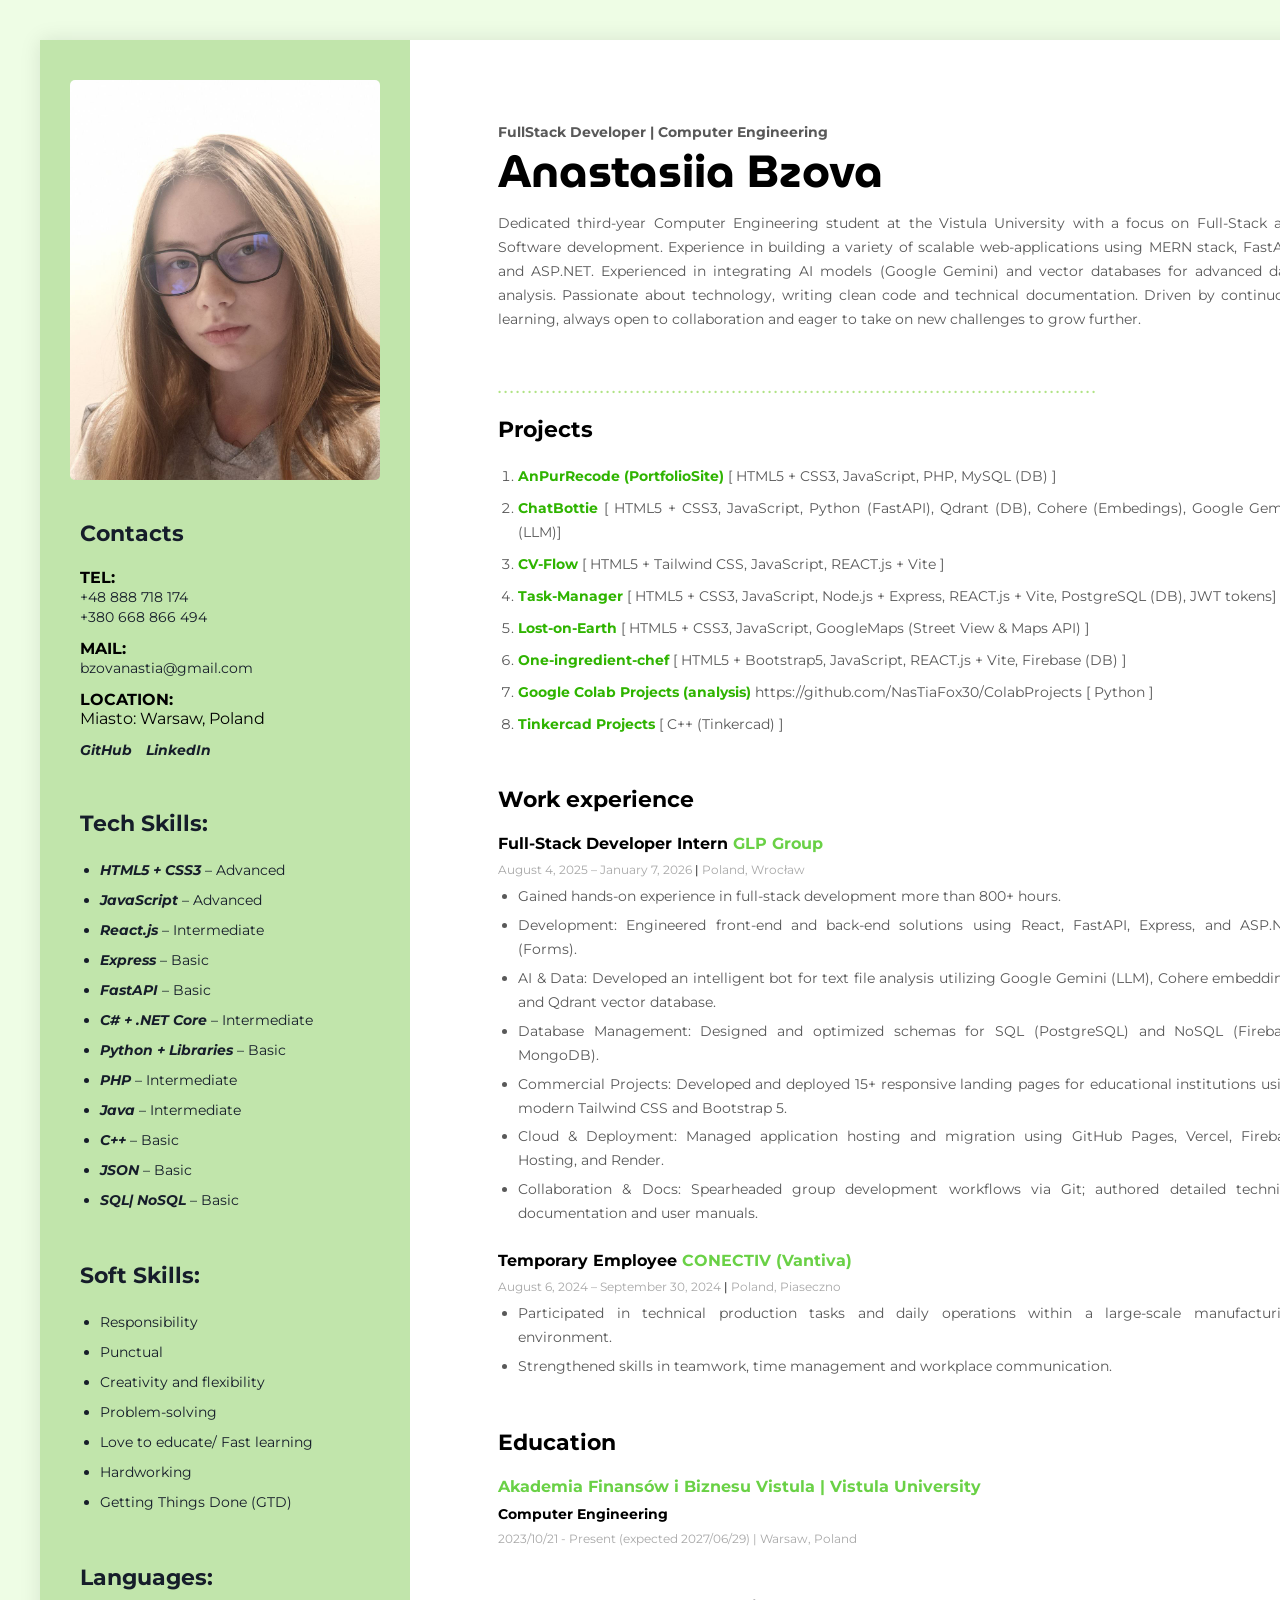
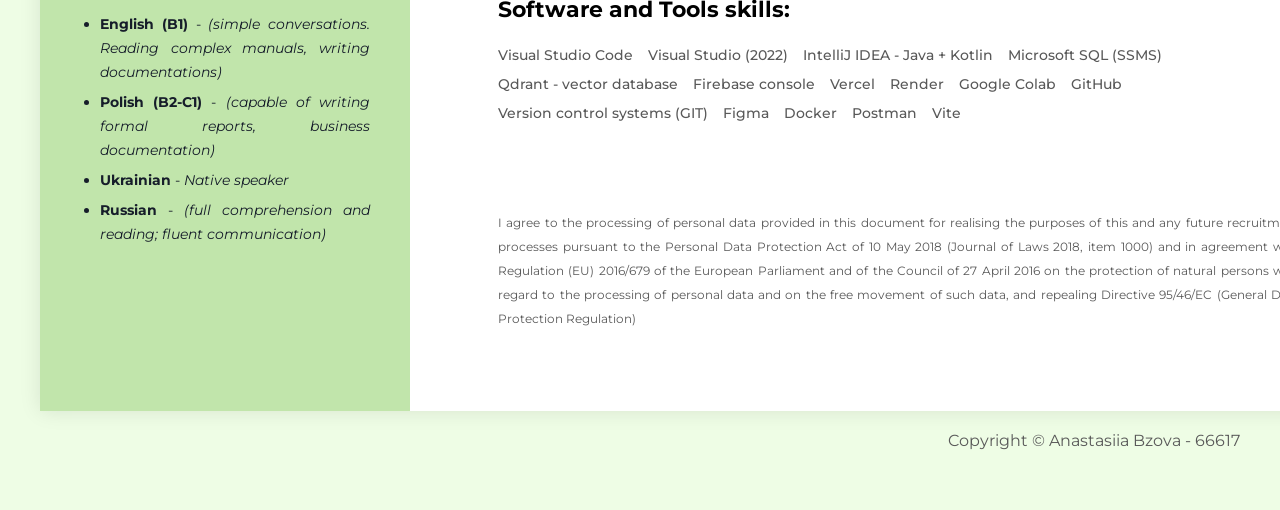
==== zad2_css/index.html @ 965d882b "(zad2) 66617 - Added code from zad1" ====
<!DOCTYPE html>
<html lang="en">
<head>
    <meta charset="UTF-8">
    <meta name="viewport" content="width=device-width, initial-scale=1.0">
    <link rel="stylesheet" href="./style.css">
    <title>~Resume~</title>

    <!-- Fonts -->
    <link rel="preconnect" href="https://fonts.googleapis.com">
    <link rel="preconnect" href="https://fonts.gstatic.com" crossorigin>
    <link href="https://fonts.googleapis.com/css2?family=Montserrat:ital,wght@0,100..900;1,100..900&family=MuseoModerno:ital,wght@0,100..900;1,100..900&display=swap" rel="stylesheet">
</head>
<body>
    <main>
        <div id="wrapper">
            <div id="main">
                <section id="about">
                    <p style="font-weight: 700">FullStack Developer | Computer Engineering</p>
                    <div class="fullname">
                        Anastasiia Bzova
                    </div>
                    <p>Dedicated third-year Computer Engineering student at the Vistula University with a focus on Full-Stack and Software development.
                        Experience in building a variety of scalable web-applications using MERN stack, FastAPI, and ASP.NET. Experienced in integrating AI models (Google Gemini) and vector databases for advanced data analysis. 
                        Passionate about technology, writing clean code and technical documentation. Driven by continuous learning, always open to collaboration and eager to take on new challenges to grow further.</p>
                </section>
                <div id="space">. . . . . . . . . . . . . . . . . . . . . . . . . . . . . . . . . . . . . . . . . . . . . .
                    . . . . . . . . . . . . . . . . . . . . . . . . . . . . . . . . . . . . . . . . . . . . . . . . . . . . . . </div>

                <section id="projects">
                    <h2>Projects</h2>
                    <ol id="projects-list">
                        <li>
                            <a href="http://anpurrecode.space/" target="_blank" rel="noopener noreferrer"><strong>AnPurRecode (PortfolioSite)</strong></a>
                            [ HTML5 + CSS3, JavaScript, PHP, MySQL (DB) ]
                        </li>
                        <li>
                            <a href="https://github.com/NasTiaFox30/ChatBottie" target="_blank" rel="noopener noreferrer"><strong>ChatBottie</strong></a>
                            [ HTML5 + CSS3, JavaScript, Python (FastAPI), Qdrant (DB), Cohere (Embedings), Google Gemini (LLM)]
                        </li>
                        <li>
                            <a href="https://github.com/NasTiaFox30/CV-Flow" target="_blank"><strong>CV-Flow</strong></a>
                            [ HTML5 + Tailwind CSS, JavaScript, REACT.js + Vite ]
                        </li>
                        <li>
                            <a href="https://github.com/NasTiaFox30/projekt-CRUD-Anastasiia-Bzova" target="_blank"><strong>Task-Manager</strong></a>
                            [ HTML5 + CSS3, JavaScript, Node.js + Express, REACT.js + Vite, PostgreSQL (DB), JWT tokens]
                        </li>
                        <li>
                            <a href="https://github.com/NasTiaFox30/Lost-on-Earth" target="_blank"><strong>Lost-on-Earth</strong></a>
                            [ HTML5 + CSS3, JavaScript, GoogleMaps (Street View & Maps API) ]
                        </li>
                        <li>
                            <a href="https://github.com/NasTiaFox30/One-ingredient-chef" target="_blank"><strong>One-ingredient-chef</strong></a>
                            [ HTML5 + Bootstrap5, JavaScript, REACT.js + Vite, Firebase (DB) ]
                        </li>
                        <li>
                            <a href="https://github.com/NasTiaFox30/ColabProjects" target="_blank"><strong>Google Colab Projects (analysis)</strong></a>
                                https://github.com/NasTiaFox30/ColabProjects</a>
                            [ Python ]
                        </li>
                        <li>
                            <a href="https://github.com/NasTiaFox30/Tinkercad-Projects" target="_blank"><strong>Tinkercad Projects</strong></a>
                            [ C++ (Tinkercad) ]
                        </li>
                    </ol>
                </section>

                <section id="work">
                    <h2>Work experience</h2>
                    
                    <article class="experience">
                        <h4>Full-Stack Developer Intern <span class="green_text">GLP Group</span></h4>
                        <p>August 4, 2025 – January 7, 2026 <span class="separator">|</span> Poland, Wrocław</p>
                        <ul class="experience-list">
                            <li>Gained hands-on experience in full-stack development more than 800+ hours.</li>
                            <li>Development: Engineered front-end and back-end solutions using React, FastAPI, Express, and ASP.NET (Forms).</li>
                            <li>AI & Data: Developed an intelligent bot for text file analysis utilizing Google Gemini (LLM), Cohere embeddings and Qdrant vector database.</li>
                            <li>Database Management: Designed and optimized schemas for SQL (PostgreSQL) and NoSQL (Firebase, MongoDB).</li>
                            <li>Commercial Projects: Developed and deployed 15+ responsive landing pages for educational institutions using modern Tailwind CSS and Bootstrap 5.</li>
                            <li>Cloud & Deployment: Managed application hosting and migration using GitHub Pages, Vercel, Firebase Hosting, and Render.</li>
                            <li>Collaboration & Docs: Spearheaded group development workflows via Git; authored detailed technical documentation and user manuals.</li>
                        </ul>
                    </article>

                    <article class="experience">
                        <h4>Temporary Employee <span class="green_text">CONECTIV (Vantiva)</span></h4>
                        <p>August 6, 2024 – September 30, 2024 <span class="separator">|</span> Poland, Piaseczno</p>
                        <ul class="experience-list">
                            <li>Participated in technical production tasks and daily operations within a large-scale manufacturing environment.</li>
                            <li>Strengthened skills in teamwork, time management and workplace communication.</li>
                        </ul>
                    </article>
                </section>

                <section id="education">
                    <h2>Education</h2>
                    <h4><span class="green_text">Akademia Finansów i Biznesu Vistula | Vistula University</span></h4>
                    <h5>Computer Engineering</h5>
                    <p>2023/10/21 - Present (expected 2027/06/29) | Warsaw, Poland</p>
                </section>

                <section id="software">
                    <h2>Software and Tools skills:</h2>
                    <ul>
                        <li>Visual Studio Code</li>
                        <li>Visual Studio (2022)</li>
                        <li>IntelliJ IDEA - Java + Kotlin</li>
                        <li>Microsoft SQL (SSMS)</li>
                        <li>Qdrant - vector database</li>
                        <li>Firebase console</li>
                        <li>Vercel</li>
                        <li>Render</li>
                        <li>Google Colab</li>
                        <li>GitHub</li>
                        <li>Version control systems (GIT)</li>
                        <li>Figma</li>
                        <li>Docker</li>
                        <li>Postman</li>
                        <li>Vite</li>
                    </ul>
                </section>

                <div id="agreement">
                    <p>I agree to the processing of personal data provided in this document for realising the purposes of this and any future recruitment processes
                        pursuant to the Personal Data Protection Act of 10 May 2018 (Journal of Laws 2018, item
                        1000) and in agreement with Regulation (EU) 2016/679 of the European Parliament and of the
                        Council of 27 April 2016 on the protection of natural persons with regard to the processing of
                        personal data and on the free movement of such data, and repealing Directive 95/46/EC (General
                        Data Protection Regulation)</p>
                </div>

            </div>

            <aside id="aside">
                <img src="./Photo_profile.jpg" alt="Anastasiia Bzova - Photo" width="310" height="400" style="border-radius: 5px;">

                <div id="sidebar-content">
                    <section id="contacts">
                        <h2 id="contacts-title">Contacts</h2>
                        <div class="contacts-item"><strong>TEL:</strong><br>
                            <a href="tel:+48888718174">+48 888 718 174</a><br>
                            <a href="tel:+380668866494">+380 668 866 494</a>
                        </div>
                        <div class="contacts-item"><strong>MAIL:</strong><br>
                            <a href="mailto:bzovanastia@gmail.com">bzovanastia@gmail.com</a>
                        </div>
                        <div class="contacts-item"><strong>LOCATION:</strong><br>
                            <p>Miasto: Warsaw, Poland</p>
                        </div>
                        <div class="contacts-item">
                            <a href="https://github.com/NasTiaFox30" target="_blank" rel="noopener noreferrer" style="margin-right: 10px;"><strong><em>GitHub</em></strong></a>
                            <a href="https://www.linkedin.com/in/anastasiia-bzova-077138351/" target="_blank" rel="noopener noreferrer"><strong><em>LinkedIn</em></strong></a>
                        </div>
                    </section>

                    <section class="skills">
                        <h2 class="skills-title">Tech Skills:</h2>
                        <ul class="skills-list">
                            <li><strong><em>HTML5 + CSS3</em></strong> – Advanced</li>
                            <li><strong><em>JavaScript</em></strong> – Advanced</li>
                            <li><strong><em>React.js</em></strong> – Intermediate</li>
                            <li><strong><em>Express</em></strong> – Basic</li>
                            <li><strong><em>FastAPI</em></strong> – Basic</li>
                            <li><strong><em>C# + .NET Core</em></strong> – Intermediate</li>
                            <li><strong><em>Python + Libraries</em></strong> – Basic</li>
                            <li><strong><em>PHP</em></strong> – Intermediate</li>
                            <li><strong><em>Java</em></strong> – Intermediate</li>
                            <li><strong><em>C++</em></strong> – Basic</li>
                            <li><strong><em>JSON</em></strong> – Basic</li>
                            <li><strong><em>SQL| NoSQL</em></strong> – Basic</li>
                        </ul>
                    </section>

                    <section class="skills">
                        <h3 class="skills-title">Soft Skills:</h3>
                        <ul class="skills-list">
                            <li>Responsibility</li>
                            <li>Punctual</li>
                            <li>Creativity and flexibility</li>
                            <li>Problem-solving</li>
                            <li>Love to educate/ Fast learning</li>
                            <li>Hardworking</li>
                            <li>Getting Things Done (GTD)</li>
                        </ul>
                    </section>

                    <section class="skills">
                        <h3 class="skills-title">Languages:</h3>
                        <ul class="skills-list">
                            <li><strong>English (B1)</strong> - <em>(simple conversations. Reading complex manuals, writing documentations)</em></li>
                            <li><strong>Polish (B2-C1)</strong> - <em>(capable of writing formal reports, business documentation)</em></li>
                            <li><strong>Ukrainian</strong> - <em>Native speaker</em></li>
                            <li><strong>Russian</strong> - <em>(full comprehension and reading; fluent communication)</em></li>
                        </ul>
                    </section>

                </div>
            </aside>
        </div>
    </main>

    <footer>
        <p>Copyright &#169; Anastasiia Bzova - 66617</p>
    </footer>
    
</body>
</html>
---- zad2_css/style.css ----
* {
  box-sizing: border-box;
  margin: 0;
  padding: 0;
}

body {
  font-family: "Montserrat", sans-serif;
  font-weight: 700;
  color: #000;
  background-color: #eefde5;
  padding: 40px;
  margin: 0;
}

section {
  margin-bottom: 50px;
}

aside {
  background: #c1e5ab;
  padding-block: 40px;
  width: 370px;
  display: flex;
  flex-direction: column;
  align-items: center;
  flex-shrink: 0;
}
#sidebar-content {
  padding: 40px 40px 0px 40px;
  width: 100%;
}

#main {
  padding: 80px 40px 80px 88px;
  width: 100%;
  flex: 1;
}

#wrapper {
  background: #fff;
  display: flex;
  flex-direction: row-reverse;
  margin: 0 auto;
  width: 1300px;
  box-shadow: 0 0 20px rgba(0,0,0,0.1);
  position: relative;
}

footer {
  text-align: right;
  padding: 20px 0;
  font-weight: 400;
  color: #595959;
}

h2, h3 {
  font-size: 22px;
  line-height: 27px;
  margin-bottom: 16px;
  padding-bottom: 5px;
  color: #000;
}

h4 {
  font-size: 16px;
  line-height: 125%;
  margin-bottom: 8px;
}

h5 {
  font-size: 14px;
  line-height: normal;
  margin-bottom: 8px;
}

/* Decorative elems */
#space {
  display: flex;
  white-space: nowrap;
  overflow: hidden;
  color: #B1E386;
  margin: 20px 0;
  font-size: 12px;
}
.green_text {
  color: #6ad146;
}
.separator {
  color: #000;
}



/*========= Sections: =========*/

#about p {
  font-weight: 400;
  font-size: 14px;
  line-height: 24px;
  color: #595959;
  text-align: justify;
}
#about .fullname {
  font-family: 'MuseoModerno', sans-serif;
  font-size: 45px;
  line-height: 55px;
  font-weight: 700;
  margin-bottom: 12px;
}


#projects-list {
  padding-left: 20px;
}

#projects-list li {
  color: #595959;
  font-weight: 400;
  font-size: 14px;
  line-height: 24px;
  text-align: justify;
  margin-bottom: 8px;
}

#projects-list a {
  color: #2fb400;
  font-size: 14px;
  font-weight: 400;
  line-height: 24px;
  text-decoration: none;
  word-break: break-all;
}
#projects-list a:hover {
  color: darkgreen;
  text-decoration: underline; 
}


.experience {
  margin-bottom: 25px;
  page-break-inside: avoid;
}

.experience p{
  font-size: 12px;
  line-height: 15px;
  font-weight: 400;
  color: #a8a8a8;
  margin-bottom: 8px;
}

.experience-list {
  padding-left: 20px;
  margin-bottom: 10px;
}

.experience-list li {
  font-weight: 400;
  font-size: 14px;
  line-height: 171%;
  color: #595959;
  text-align: justify;
  margin-bottom: 5px;
}


#education p {
  font-size: 12px;
  line-height: 15px;
  font-weight: 400;
  color: #a8a8a8;
  margin-bottom: 8px;
}


#software ul {
  display: flex;
  justify-content: flex-start;
  flex-wrap: wrap;
  padding-left: 0;
  list-style: none;
  max-width: 700px;
}

#software li {
  font-weight: 500;
  font-size: 14px;
  line-height: 171%;
  color: #595959;
  margin-right: 15px;
  margin-bottom: 5px;
}


#contacts-title, .skills-title {
  color: #161d2a;
  font-size: 22px;
  font-weight: 700;
  line-height: normal;
  margin-bottom: 16px;
}

.contacts-item {
  display: block;
  margin-bottom: 12px;
  font-weight: 400;
}

.contacts-item img {
  width: 20px;
  height: 20px;
  margin-right: 8px;
  flex-shrink: 0;
}

.contacts-item a {
  text-decoration-line: none;
  color: #161d2a;
  font-size: 14px;
  font-weight: 400;
  line-height: 20px;
  word-break: break-all;
}

.contacts-item a:hover {
  color: #2fb400;
}


.skills-list {
  padding-left: 20px;
  list-style-type: disc;
}

.skills-list li {
  color: #161d2a;
  font-size: 14px;
  font-weight: 400;
  line-height: 24px;
  margin-bottom: 6px;
  text-align: justify;
}


#agreement {
  margin-top: 80px;
}

#agreement p {
  font-weight: 400;
  font-size: 12px;
  line-height: 24px;
  color: #595959;
  text-align: justify;
}
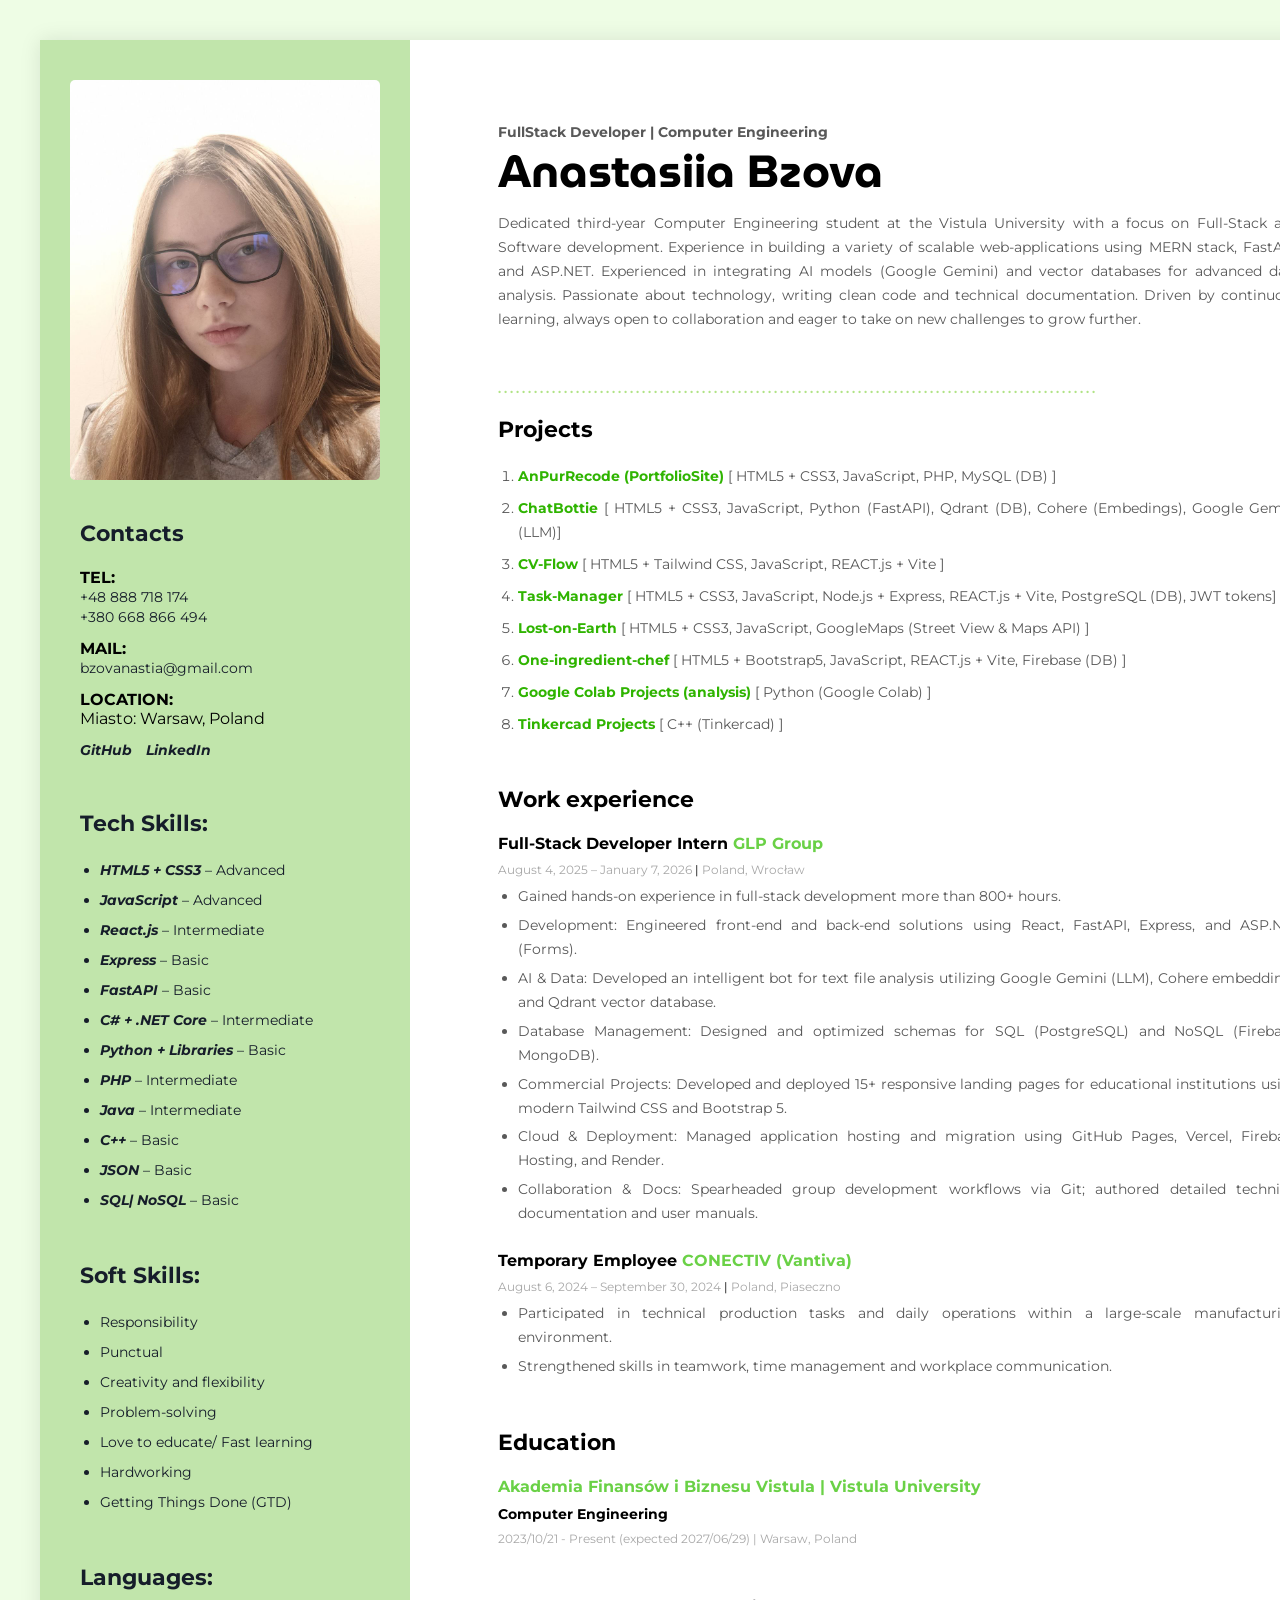
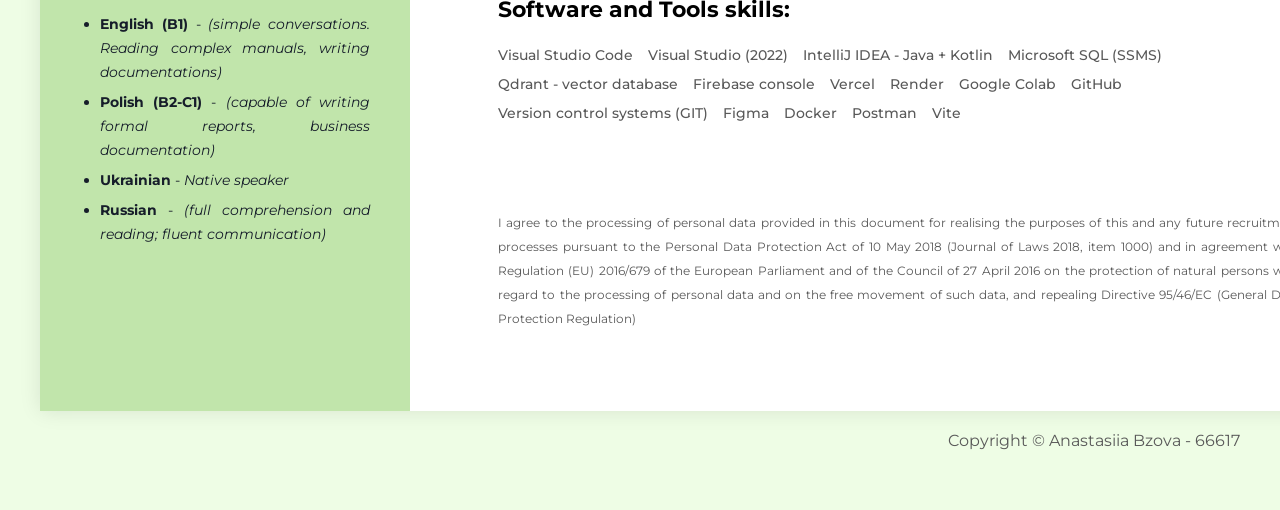
==== commit 68709232: "66617 - fix: removed link to "Collab projects"" ====
--- a/zad2_css/index.html
+++ b/zad2_css/index.html
@@ -3,7 +3,7 @@
 <head>
     <meta charset="UTF-8">
     <meta name="viewport" content="width=device-width, initial-scale=1.0">
-    <link rel="stylesheet" href="./style.css">
+    <link rel="stylesheet" href="./styles.css">
     <title>~Resume~</title>
 
     <!-- Fonts -->
@@ -56,8 +56,7 @@
                         </li>
                         <li>
                             <a href="https://github.com/NasTiaFox30/ColabProjects" target="_blank"><strong>Google Colab Projects (analysis)</strong></a>
-                                https://github.com/NasTiaFox30/ColabProjects</a>
-                            [ Python ]
+                            [ Python (Google Colab) ]
                         </li>
                         <li>
                             <a href="https://github.com/NasTiaFox30/Tinkercad-Projects" target="_blank"><strong>Tinkercad Projects</strong></a>
--- a/zad2_css/styles.css
+++ b/zad2_css/styles.css
@@ -0,0 +1,256 @@
+* {
+  box-sizing: border-box;
+  margin: 0;
+  padding: 0;
+}
+
+body {
+  font-family: "Montserrat", sans-serif;
+  font-weight: 700;
+  color: #000;
+  background-color: #eefde5;
+  padding: 40px;
+  margin: 0;
+}
+
+section {
+  margin-bottom: 50px;
+}
+
+aside {
+  background: #c1e5ab;
+  padding-block: 40px;
+  width: 370px;
+  display: flex;
+  flex-direction: column;
+  align-items: center;
+  flex-shrink: 0;
+}
+#sidebar-content {
+  padding: 40px 40px 0px 40px;
+  width: 100%;
+}
+
+#main {
+  padding: 80px 40px 80px 88px;
+  width: 100%;
+  flex: 1;
+}
+
+#wrapper {
+  background: #fff;
+  display: flex;
+  flex-direction: row-reverse;
+  margin: 0 auto;
+  width: 1300px;
+  box-shadow: 0 0 20px rgba(0,0,0,0.1);
+  position: relative;
+}
+
+footer {
+  text-align: right;
+  padding: 20px 0;
+  font-weight: 400;
+  color: #595959;
+}
+
+h2, h3 {
+  font-size: 22px;
+  line-height: 27px;
+  margin-bottom: 16px;
+  padding-bottom: 5px;
+  color: #000;
+}
+
+h4 {
+  font-size: 16px;
+  line-height: 125%;
+  margin-bottom: 8px;
+}
+
+h5 {
+  font-size: 14px;
+  line-height: normal;
+  margin-bottom: 8px;
+}
+
+/* Decorative elems */
+#space {
+  display: flex;
+  white-space: nowrap;
+  overflow: hidden;
+  color: #B1E386;
+  margin: 20px 0;
+  font-size: 12px;
+}
+.green_text {
+  color: #6ad146;
+}
+.separator {
+  color: #000;
+}
+
+
+
+/*========= Sections: =========*/
+
+#about p {
+  font-weight: 400;
+  font-size: 14px;
+  line-height: 24px;
+  color: #595959;
+  text-align: justify;
+}
+#about .fullname {
+  font-family: 'MuseoModerno', sans-serif;
+  font-size: 45px;
+  line-height: 55px;
+  font-weight: 700;
+  margin-bottom: 12px;
+}
+
+
+#projects-list {
+  padding-left: 20px;
+}
+
+#projects-list li {
+  color: #595959;
+  font-weight: 400;
+  font-size: 14px;
+  line-height: 24px;
+  text-align: justify;
+  margin-bottom: 8px;
+}
+
+#projects-list a {
+  color: #2fb400;
+  font-size: 14px;
+  font-weight: 400;
+  line-height: 24px;
+  text-decoration: none;
+  word-break: break-all;
+}
+#projects-list a:hover {
+  color: darkgreen;
+  text-decoration: underline; 
+}
+
+
+.experience {
+  margin-bottom: 25px;
+  page-break-inside: avoid;
+}
+
+.experience p{
+  font-size: 12px;
+  line-height: 15px;
+  font-weight: 400;
+  color: #a8a8a8;
+  margin-bottom: 8px;
+}
+
+.experience-list {
+  padding-left: 20px;
+  margin-bottom: 10px;
+}
+
+.experience-list li {
+  font-weight: 400;
+  font-size: 14px;
+  line-height: 171%;
+  color: #595959;
+  text-align: justify;
+  margin-bottom: 5px;
+}
+
+
+#education p {
+  font-size: 12px;
+  line-height: 15px;
+  font-weight: 400;
+  color: #a8a8a8;
+  margin-bottom: 8px;
+}
+
+
+#software ul {
+  display: flex;
+  justify-content: flex-start;
+  flex-wrap: wrap;
+  padding-left: 0;
+  list-style: none;
+  max-width: 700px;
+}
+
+#software li {
+  font-weight: 500;
+  font-size: 14px;
+  line-height: 171%;
+  color: #595959;
+  margin-right: 15px;
+  margin-bottom: 5px;
+}
+
+
+#contacts-title, .skills-title {
+  color: #161d2a;
+  font-size: 22px;
+  font-weight: 700;
+  line-height: normal;
+  margin-bottom: 16px;
+}
+
+.contacts-item {
+  display: block;
+  margin-bottom: 12px;
+  font-weight: 400;
+}
+
+.contacts-item img {
+  width: 20px;
+  height: 20px;
+  margin-right: 8px;
+  flex-shrink: 0;
+}
+
+.contacts-item a {
+  text-decoration-line: none;
+  color: #161d2a;
+  font-size: 14px;
+  font-weight: 400;
+  line-height: 20px;
+  word-break: break-all;
+}
+
+.contacts-item a:hover {
+  color: #2fb400;
+}
+
+
+.skills-list {
+  padding-left: 20px;
+  list-style-type: disc;
+}
+
+.skills-list li {
+  color: #161d2a;
+  font-size: 14px;
+  font-weight: 400;
+  line-height: 24px;
+  margin-bottom: 6px;
+  text-align: justify;
+}
+
+
+#agreement {
+  margin-top: 80px;
+}
+
+#agreement p {
+  font-weight: 400;
+  font-size: 12px;
+  line-height: 24px;
+  color: #595959;
+  text-align: justify;
+}
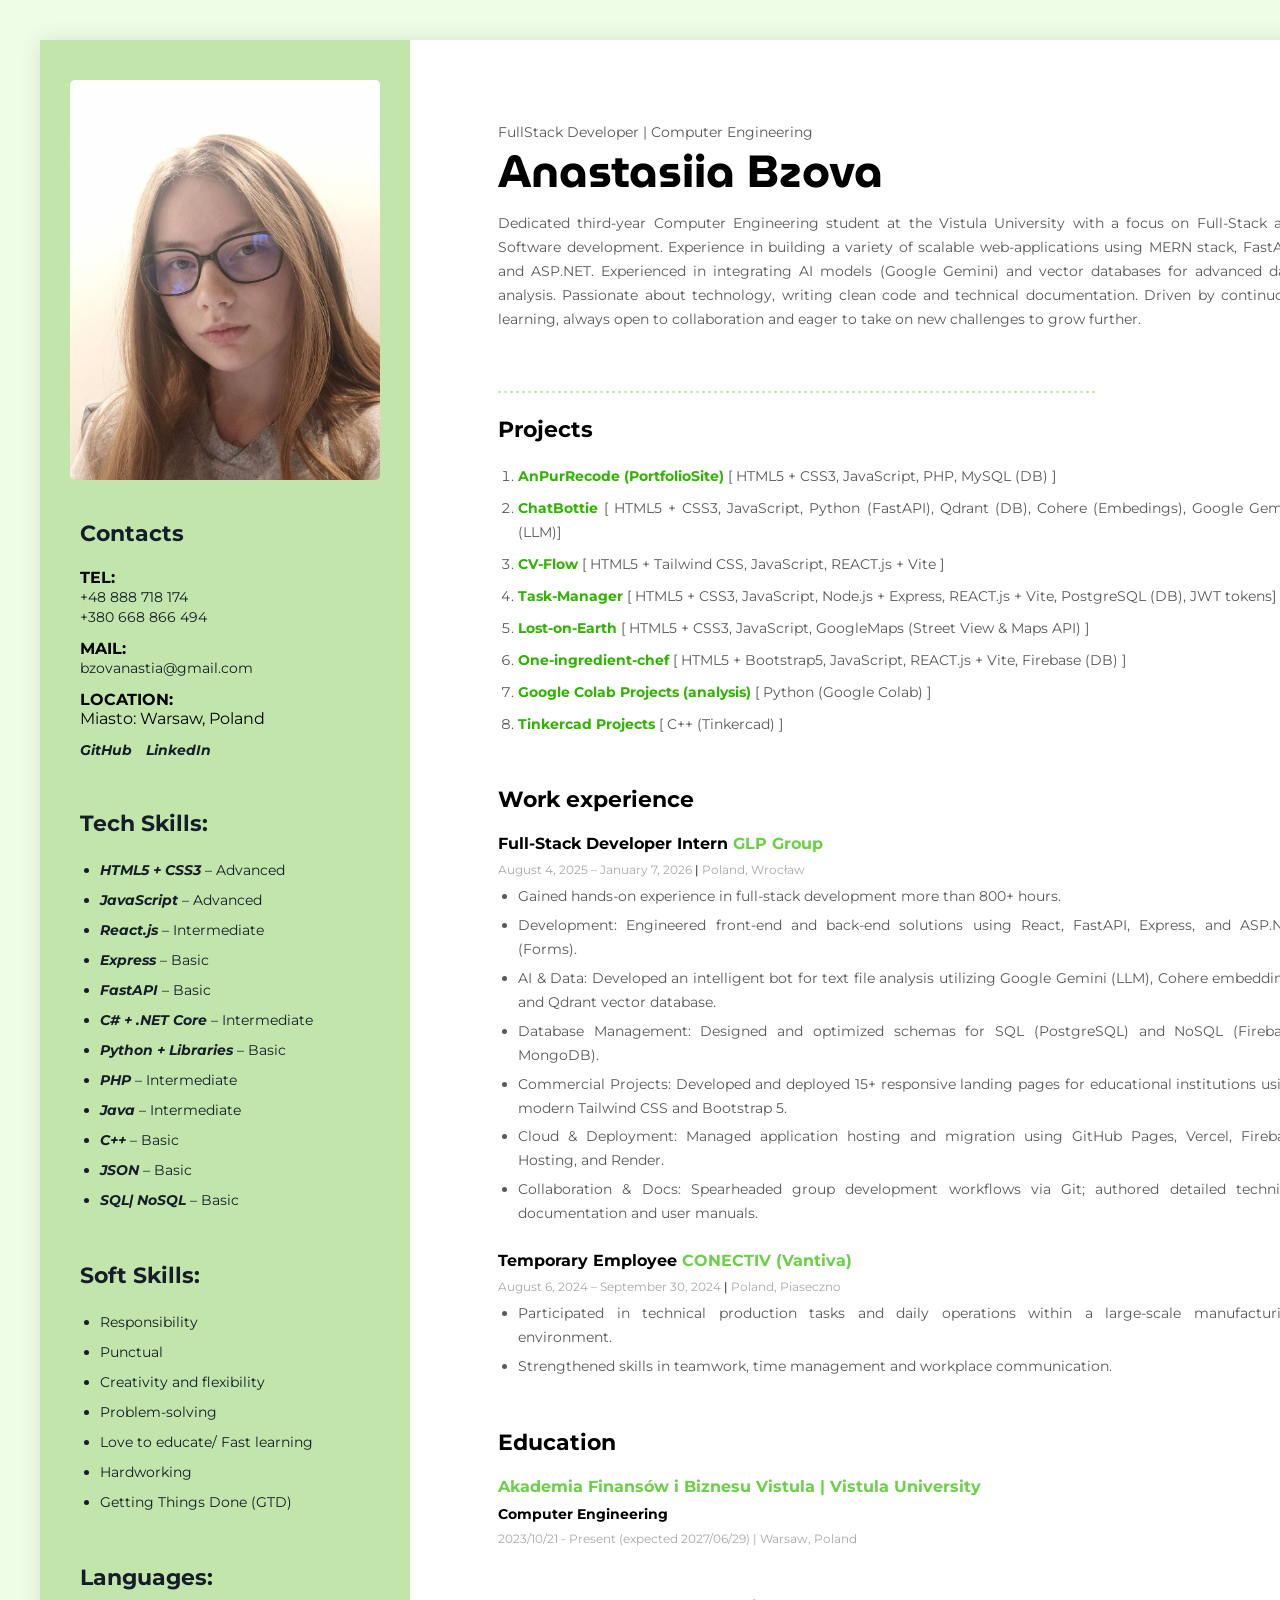
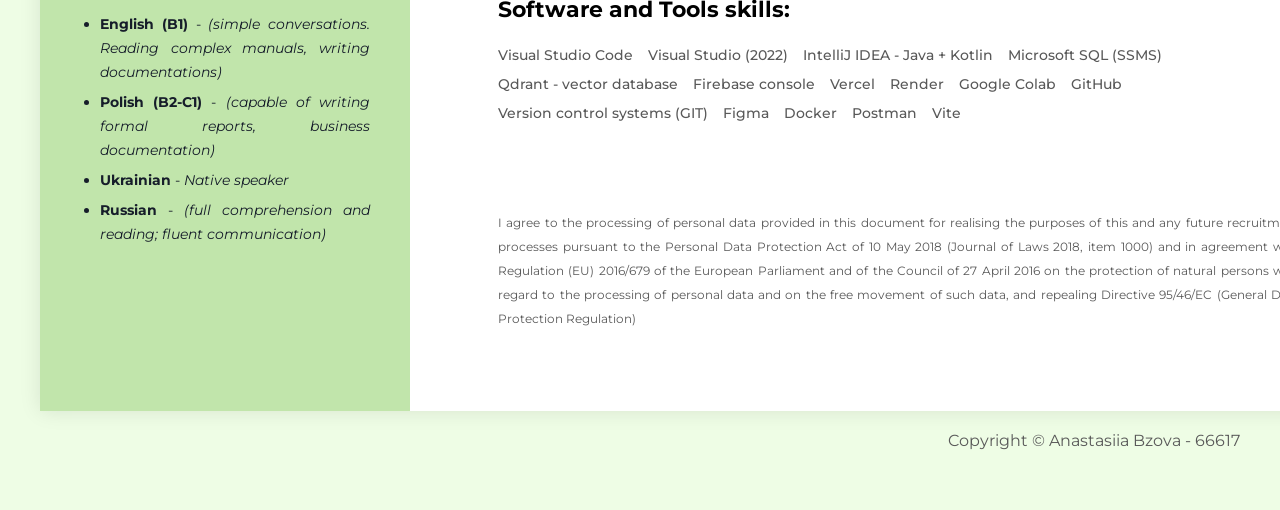
==== commit 6c9d19a9: "66617 - added new class style - job-title" ====
--- a/zad2_css/index.html
+++ b/zad2_css/index.html
@@ -16,7 +16,7 @@
         <div id="wrapper">
             <div id="main">
                 <section id="about">
-                    <p style="font-weight: 700">FullStack Developer | Computer Engineering</p>
+                    <p class="job-title">FullStack Developer | Computer Engineering</p>
                     <div class="fullname">
                         Anastasiia Bzova
                     </div>
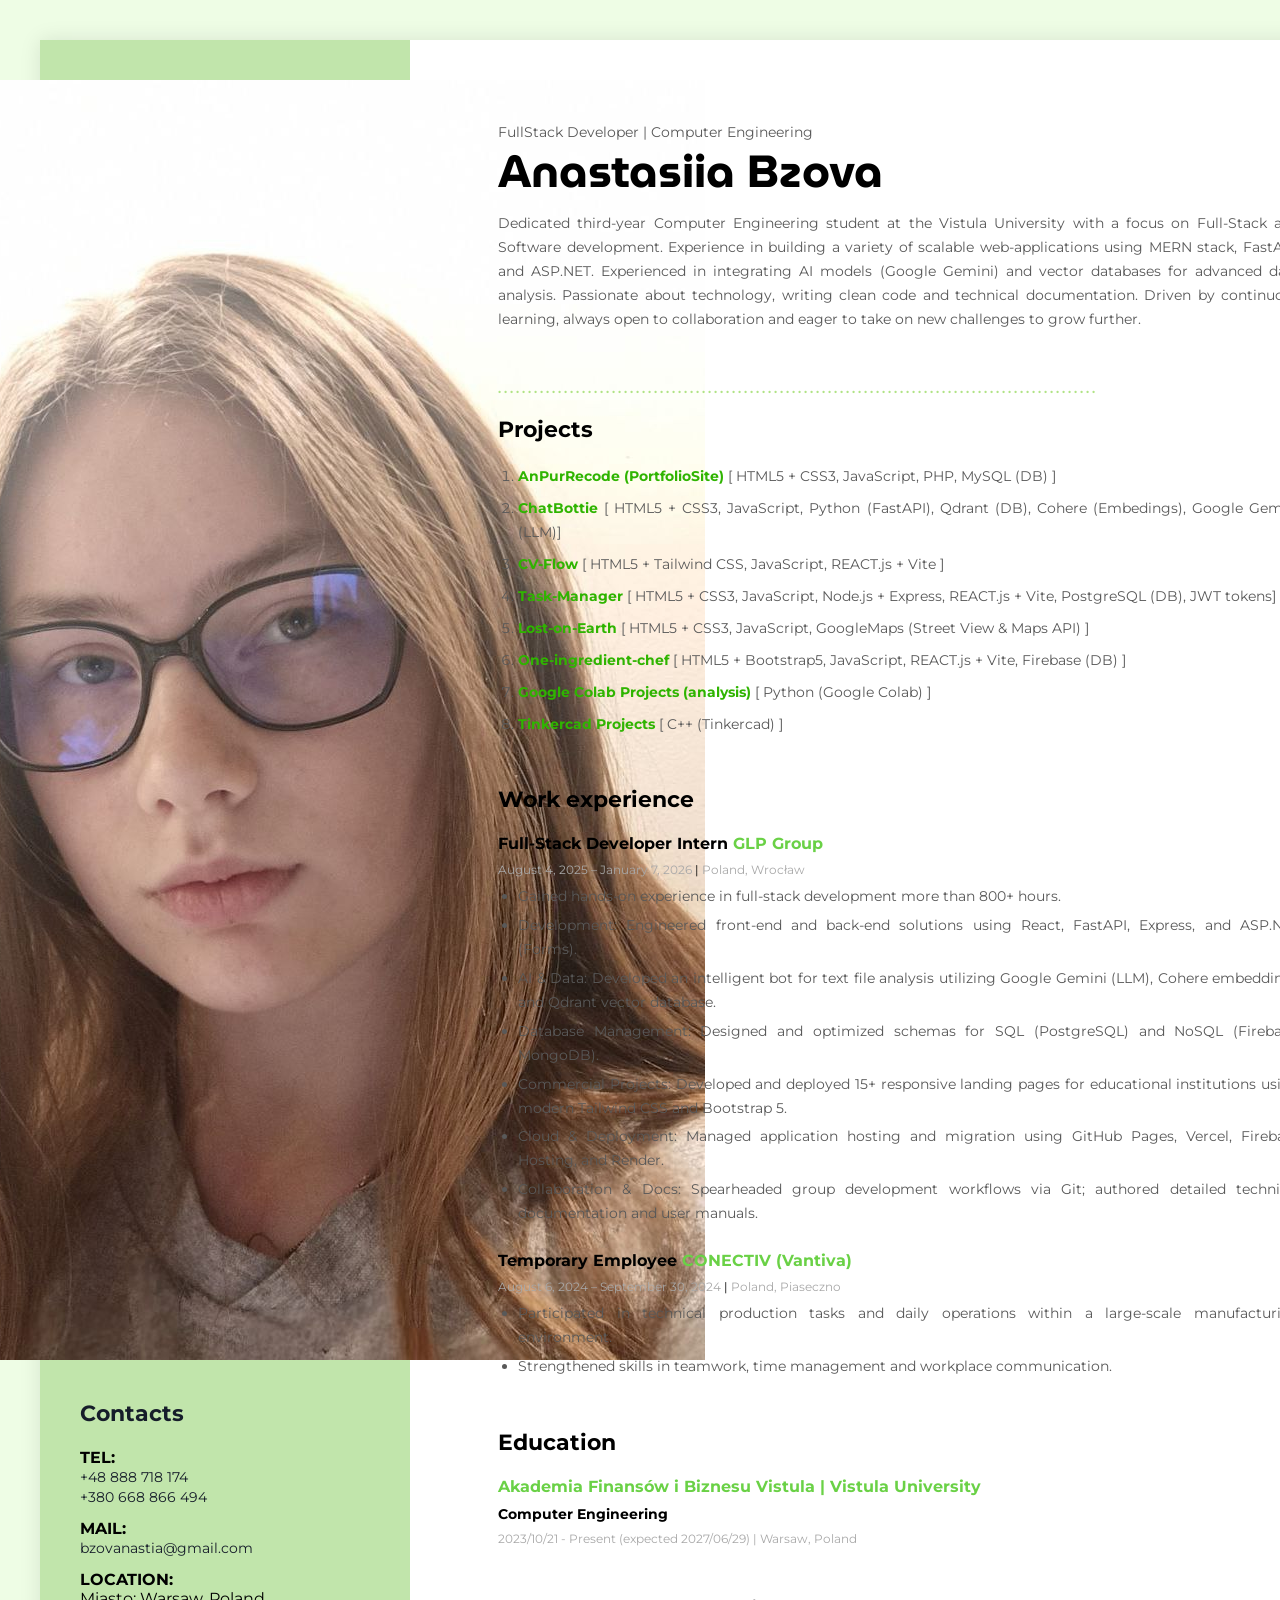
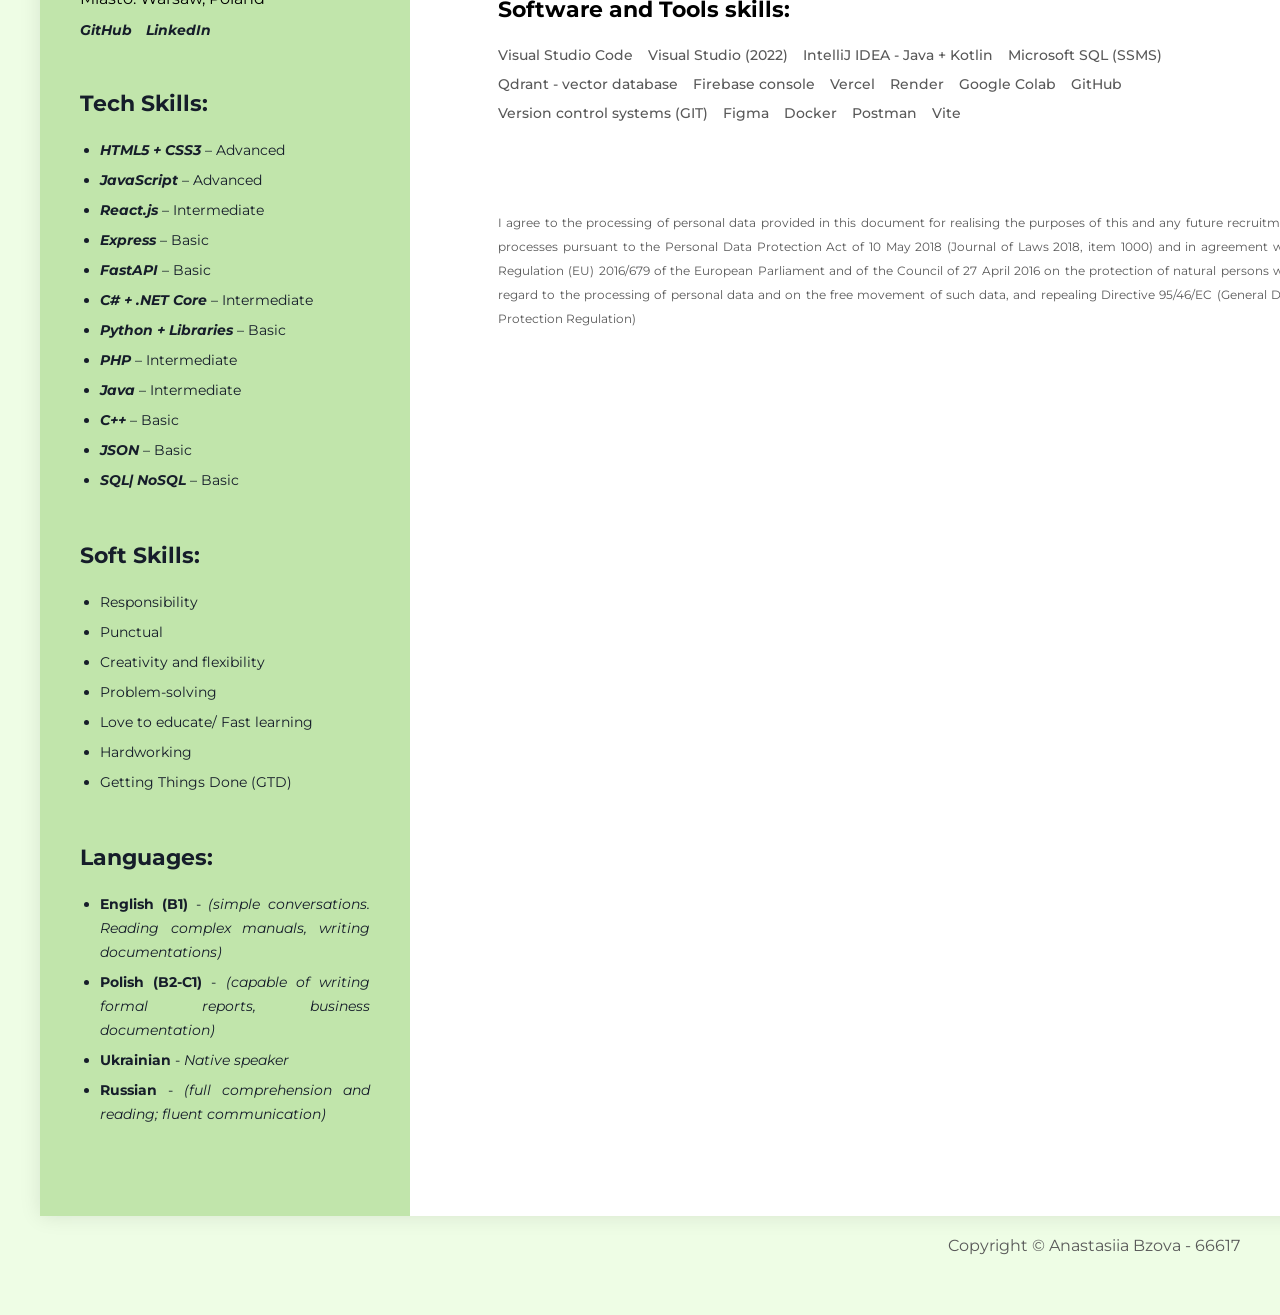
==== commit d28af0d5: "66617 - add new class style - profile-img deleted old inline styles" ====
--- a/zad2_css/index.html
+++ b/zad2_css/index.html
@@ -132,7 +132,7 @@
             </div>
 
             <aside id="aside">
-                <img src="./Photo_profile.jpg" alt="Anastasiia Bzova - Photo" width="310" height="400" style="border-radius: 5px;">
+                <img src="./Photo_profile.jpg" alt="Anastasiia Bzova - Photo" class="profile-img">
 
                 <div id="sidebar-content">
                     <section id="contacts">
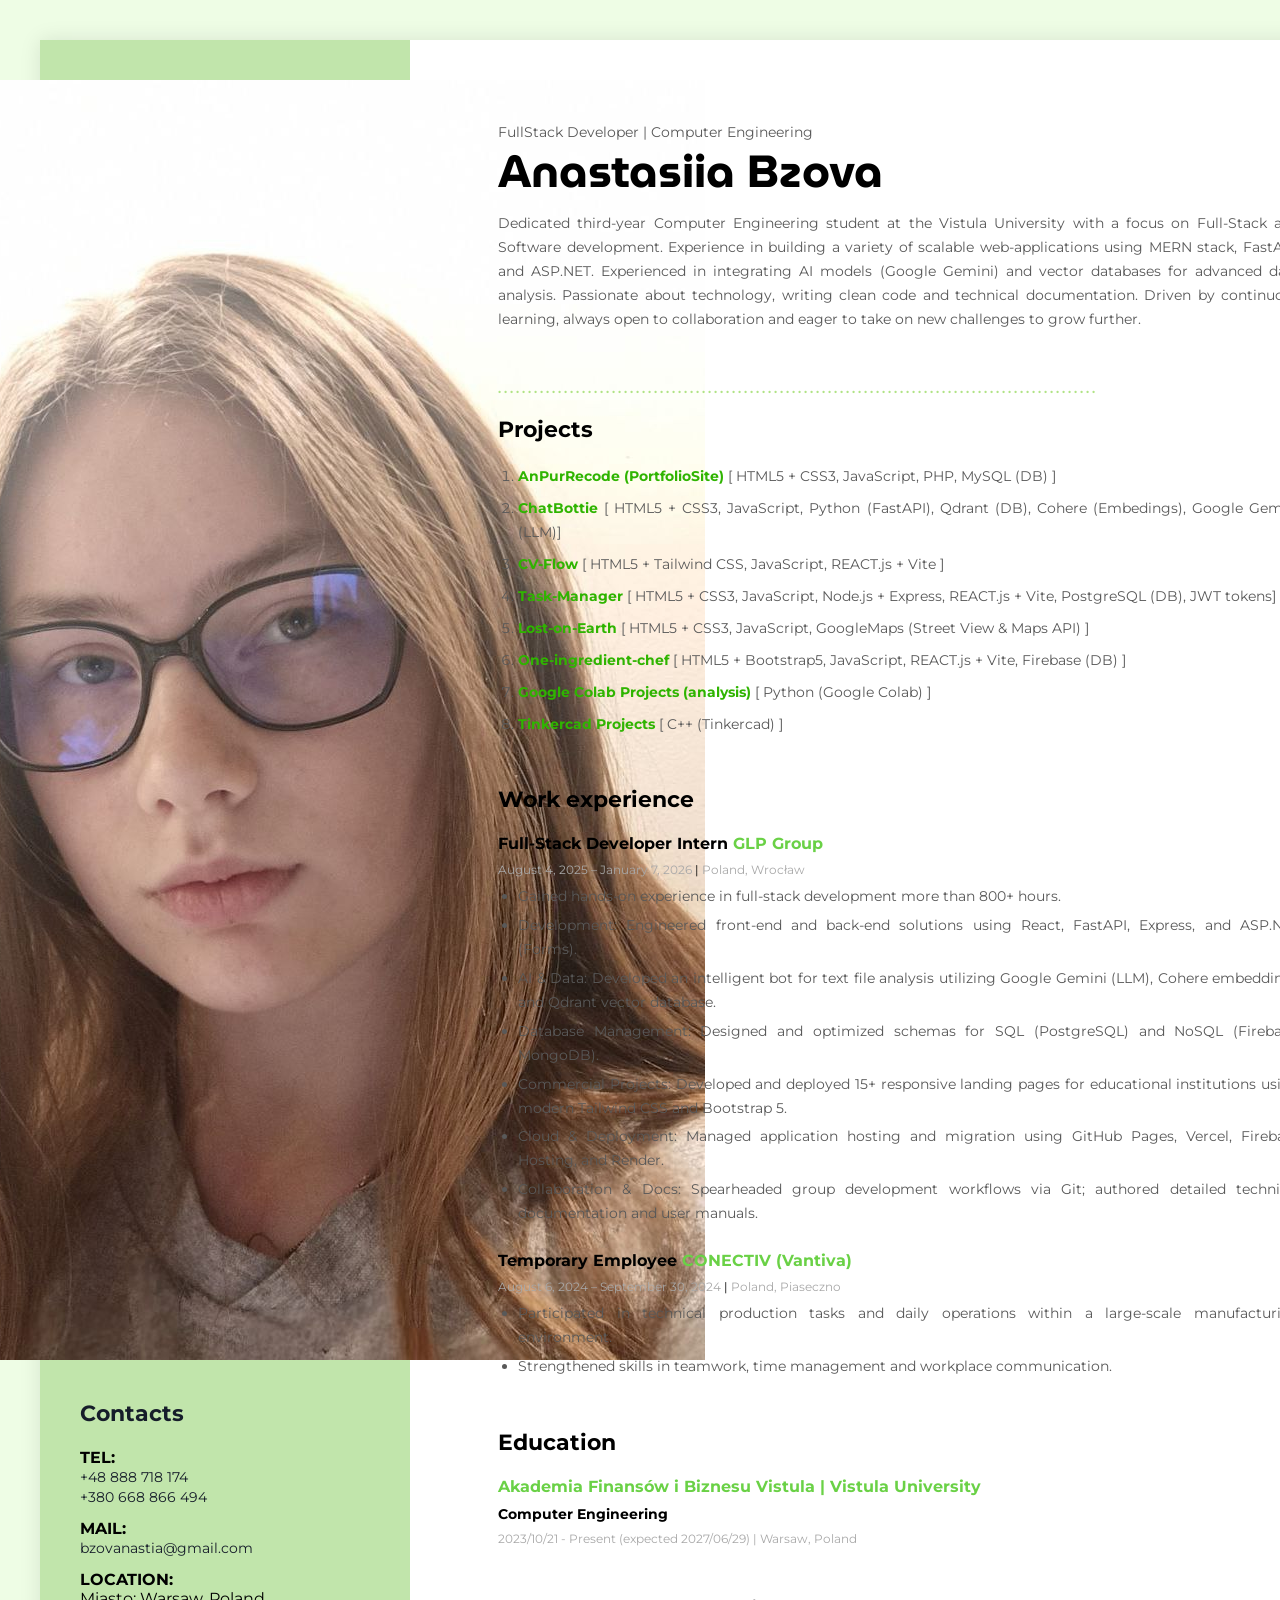
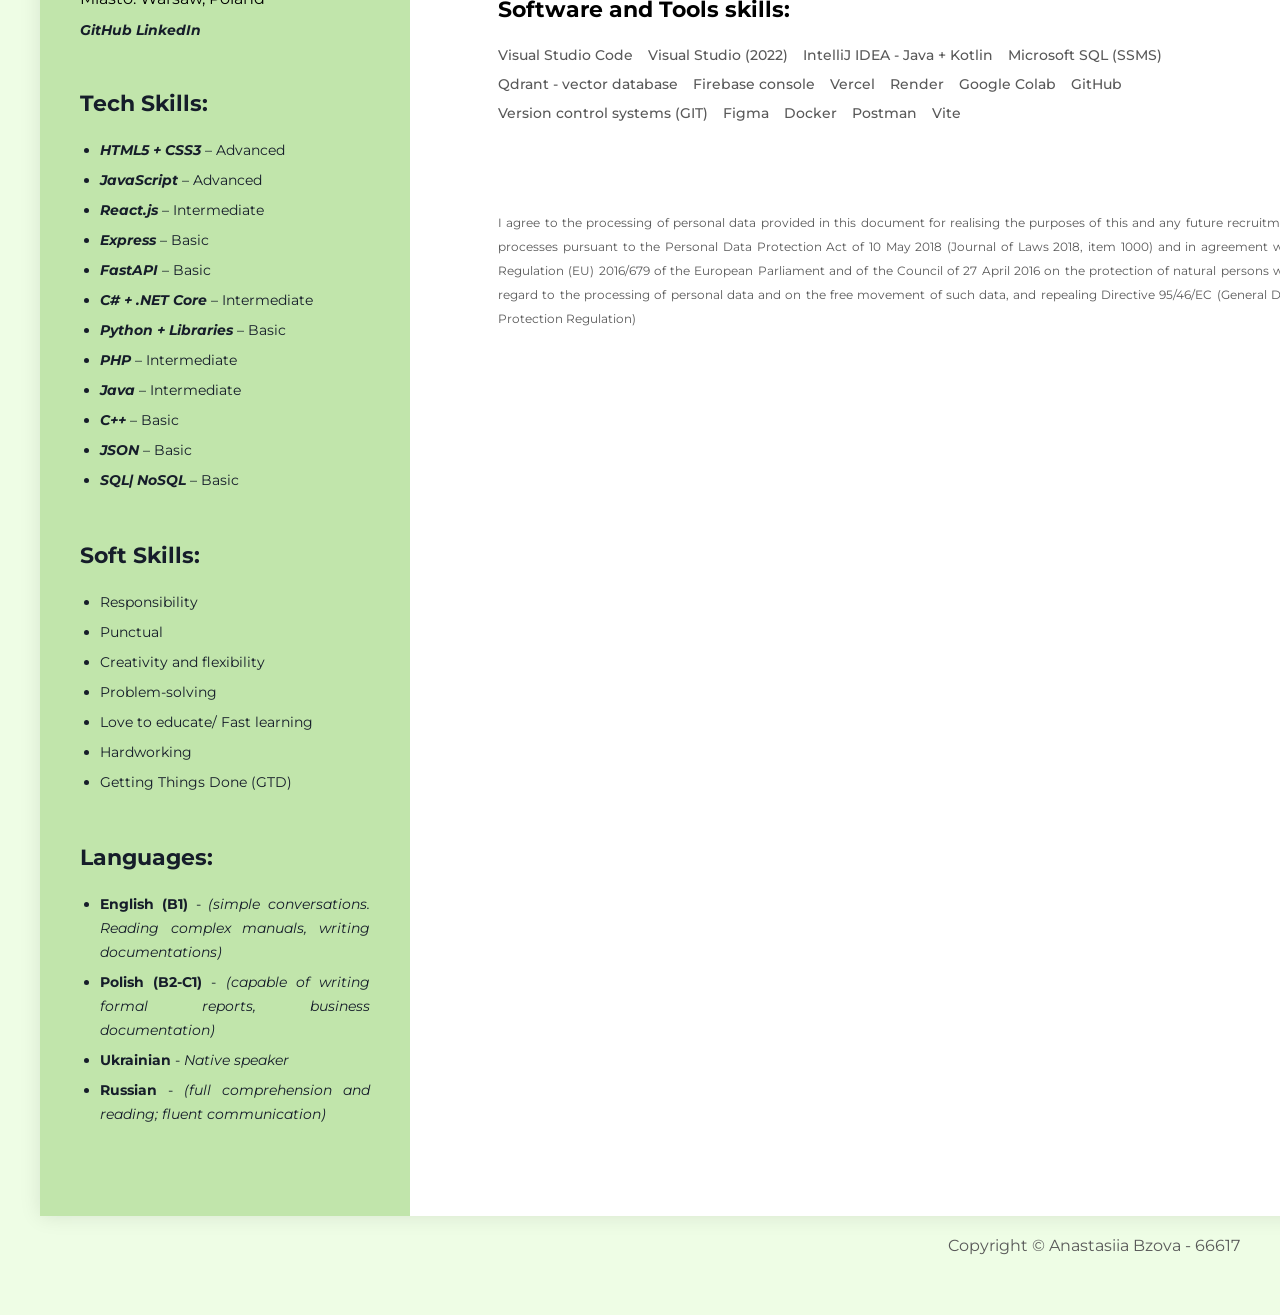
==== commit 60a32c22: "66617 - add newclass style -external-link removed old styles inline" ====
--- a/zad2_css/index.html
+++ b/zad2_css/index.html
@@ -148,7 +148,7 @@
                             <p>Miasto: Warsaw, Poland</p>
                         </div>
                         <div class="contacts-item">
-                            <a href="https://github.com/NasTiaFox30" target="_blank" rel="noopener noreferrer" style="margin-right: 10px;"><strong><em>GitHub</em></strong></a>
+                            <a href="https://github.com/NasTiaFox30" target="_blank" rel="noopener noreferrer" class="external-link"><strong><em>GitHub</em></strong></a>
                             <a href="https://www.linkedin.com/in/anastasiia-bzova-077138351/" target="_blank" rel="noopener noreferrer"><strong><em>LinkedIn</em></strong></a>
                         </div>
                     </section>
